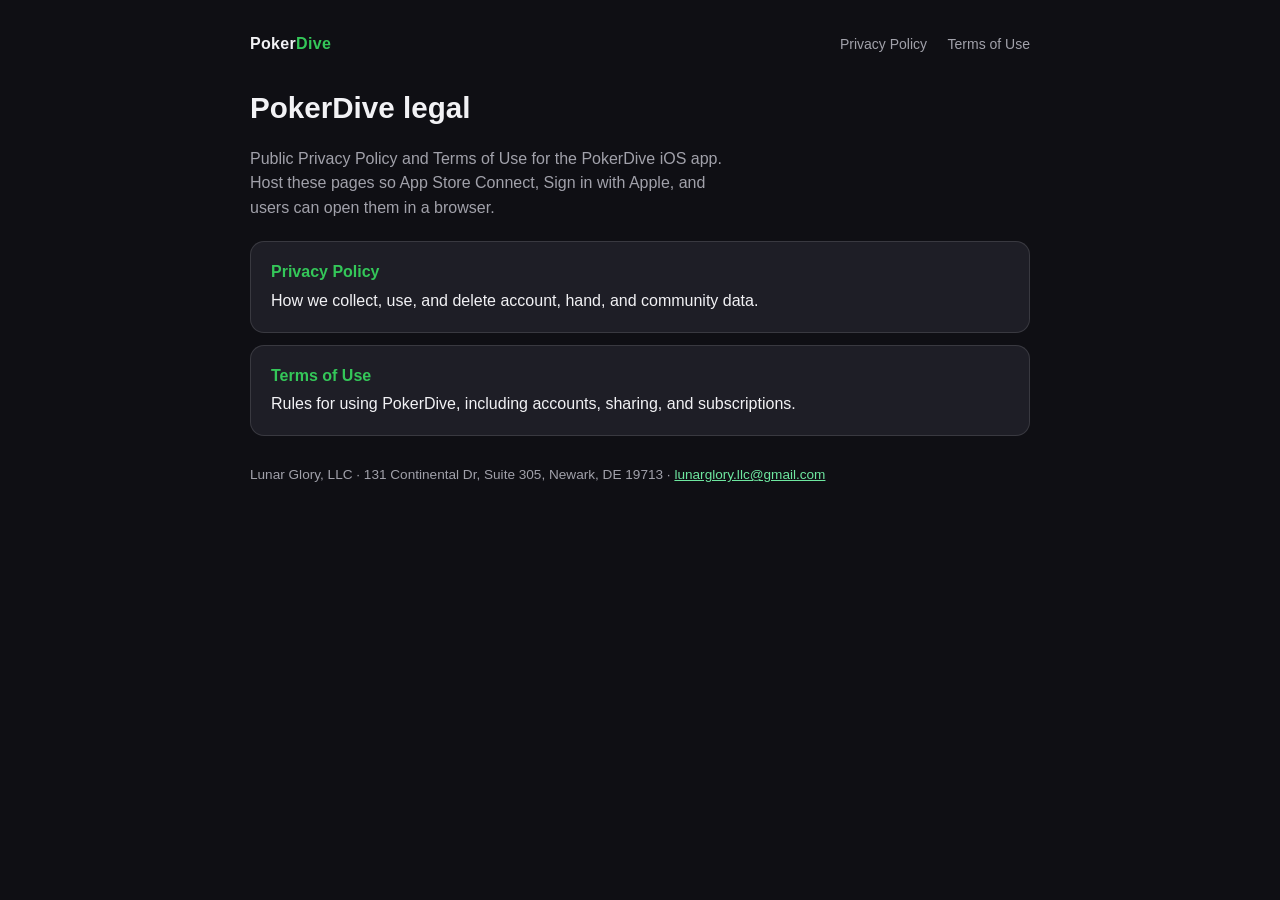
==== index.html @ 603cc13c "privacy and terms git page" ====
<!DOCTYPE html>
<html lang="en">
<head>
  <meta charset="utf-8">
  <meta name="viewport" content="width=device-width, initial-scale=1">
  <title>Legal · PokerDive</title>
  <meta name="description" content="Privacy Policy and Terms of Use for PokerDive.">
  <link rel="stylesheet" href="styles.css">
</head>
<body>
  <div class="wrap">
    <header class="app">
      <a class="brand" href="index.html">Poker<span>Dive</span></a>
      <nav>
        <a href="privacy.html">Privacy Policy</a>
        <a href="terms.html">Terms of Use</a>
      </nav>
    </header>
    
    <section class="hero">
      <h1>PokerDive legal</h1>
      <p>Public Privacy Policy and Terms of Use for the PokerDive iOS app. Host these pages so App Store Connect, Sign in with Apple, and users can open them in a browser.</p>
    </section>
    <div class="links">
      <a href="privacy.html"><strong>Privacy Policy</strong> How we collect, use, and delete account, hand, and community data.</a>
      <a href="terms.html"><strong>Terms of Use</strong> Rules for using PokerDive, including accounts, sharing, and subscriptions.</a>
    </div>
    
    <footer>
      Lunar Glory, LLC · 131 Continental Dr, Suite 305, Newark, DE 19713 ·
      <a href="mailto:lunarglory.llc@gmail.com">lunarglory.llc@gmail.com</a>
    </footer>
  </div>
</body>
</html>
---- styles.css ----
:root {
  --bg: #0F0F14;
  --card: #1E1E26;
  --elevated: #303038;
  --text: #F2F2F5;
  --muted: #A1A1AA;
  --border: rgba(255,255,255,0.12);
  --accent: #34C759;
  --link: #6EE7A0;
}
* { box-sizing: border-box; }
html, body {
  margin: 0;
  padding: 0;
  background: var(--bg);
  color: var(--text);
  font-family: -apple-system, BlinkMacSystemFont, "Segoe UI", Roboto, Helvetica, Arial, sans-serif;
  line-height: 1.55;
}
a { color: var(--link); }
.wrap { max-width: 820px; margin: 0 auto; padding: 32px 20px 80px; }
header.app {
  display: flex; align-items: center; justify-content: space-between;
  gap: 16px; margin-bottom: 28px; flex-wrap: wrap;
}
.brand { font-weight: 700; letter-spacing: 0.02em; text-decoration: none; color: var(--text); }
.brand span { color: var(--accent); }
nav a { margin-left: 16px; text-decoration: none; color: var(--muted); font-size: 14px; }
nav a:hover, nav a.active { color: var(--accent); }
.card {
  background: var(--card);
  border: 1px solid var(--border);
  border-radius: 16px;
  padding: 28px 24px;
  box-shadow: 0 8px 24px rgba(0,0,0,0.45);
}
h1 { font-size: 1.85rem; margin: 0 0 8px; }
h2 { font-size: 1.25rem; margin: 2rem 0 0.7rem; }
h3 { font-size: 1.05rem; margin: 1.4rem 0 0.5rem; }
p, li { color: #E4E4E7; }
.muted, .dates { color: var(--muted); font-size: 0.92rem; }
hr { border: none; border-top: 1px solid var(--border); margin: 1.5rem 0; }
table { width: 100%; border-collapse: collapse; margin: 1rem 0 1.4rem; font-size: 0.92rem; }
th, td { border: 1px solid var(--border); padding: 8px 10px; text-align: left; vertical-align: top; }
th { background: var(--elevated); }
code { font-size: 0.9em; background: var(--elevated); padding: 1px 5px; border-radius: 4px; }
.hero { margin-bottom: 20px; }
.hero p { color: var(--muted); max-width: 56ch; }
.links { display: grid; gap: 12px; margin-top: 20px; }
.links a {
  display: block; background: var(--card); border: 1px solid var(--border);
  border-radius: 14px; padding: 18px 20px; text-decoration: none; color: var(--text);
}
.links a:hover { border-color: var(--accent); }
.links a strong { display: block; color: var(--accent); margin-bottom: 4px; }
footer { margin-top: 28px; color: var(--muted); font-size: 0.85rem; }
@media (max-width: 640px) {
  table { display: block; overflow-x: auto; }
  nav a { margin-left: 0; margin-right: 14px; }
}
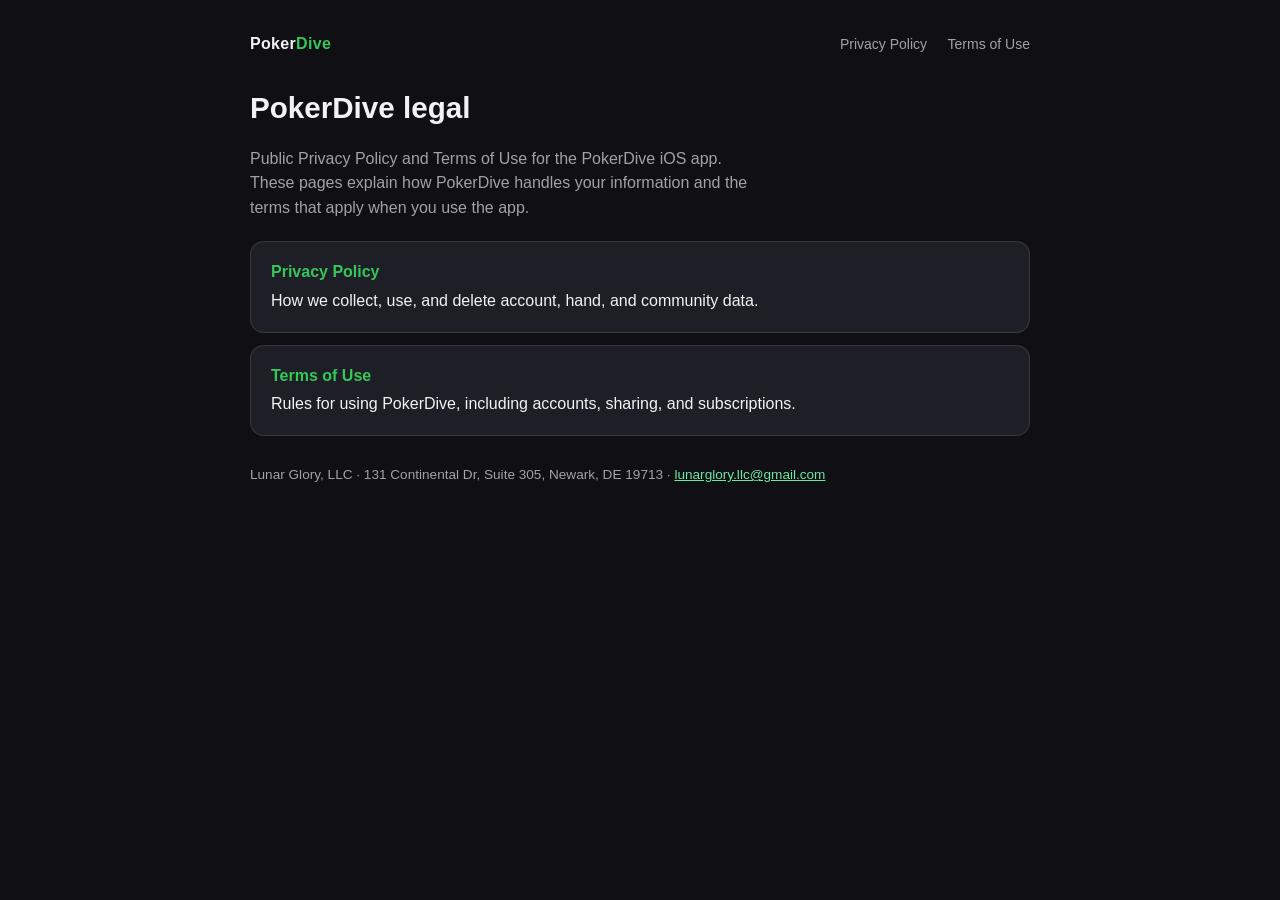
==== commit dfd0051d: "Update index.html" ====
--- a/index.html
+++ b/index.html
@@ -19,7 +19,7 @@
     
     <section class="hero">
       <h1>PokerDive legal</h1>
-      <p>Public Privacy Policy and Terms of Use for the PokerDive iOS app. Host these pages so App Store Connect, Sign in with Apple, and users can open them in a browser.</p>
+      <p>Public Privacy Policy and Terms of Use for the PokerDive iOS app. These pages explain how PokerDive handles your information and the terms that apply when you use the app.</p>
     </section>
     <div class="links">
       <a href="privacy.html"><strong>Privacy Policy</strong> How we collect, use, and delete account, hand, and community data.</a>
